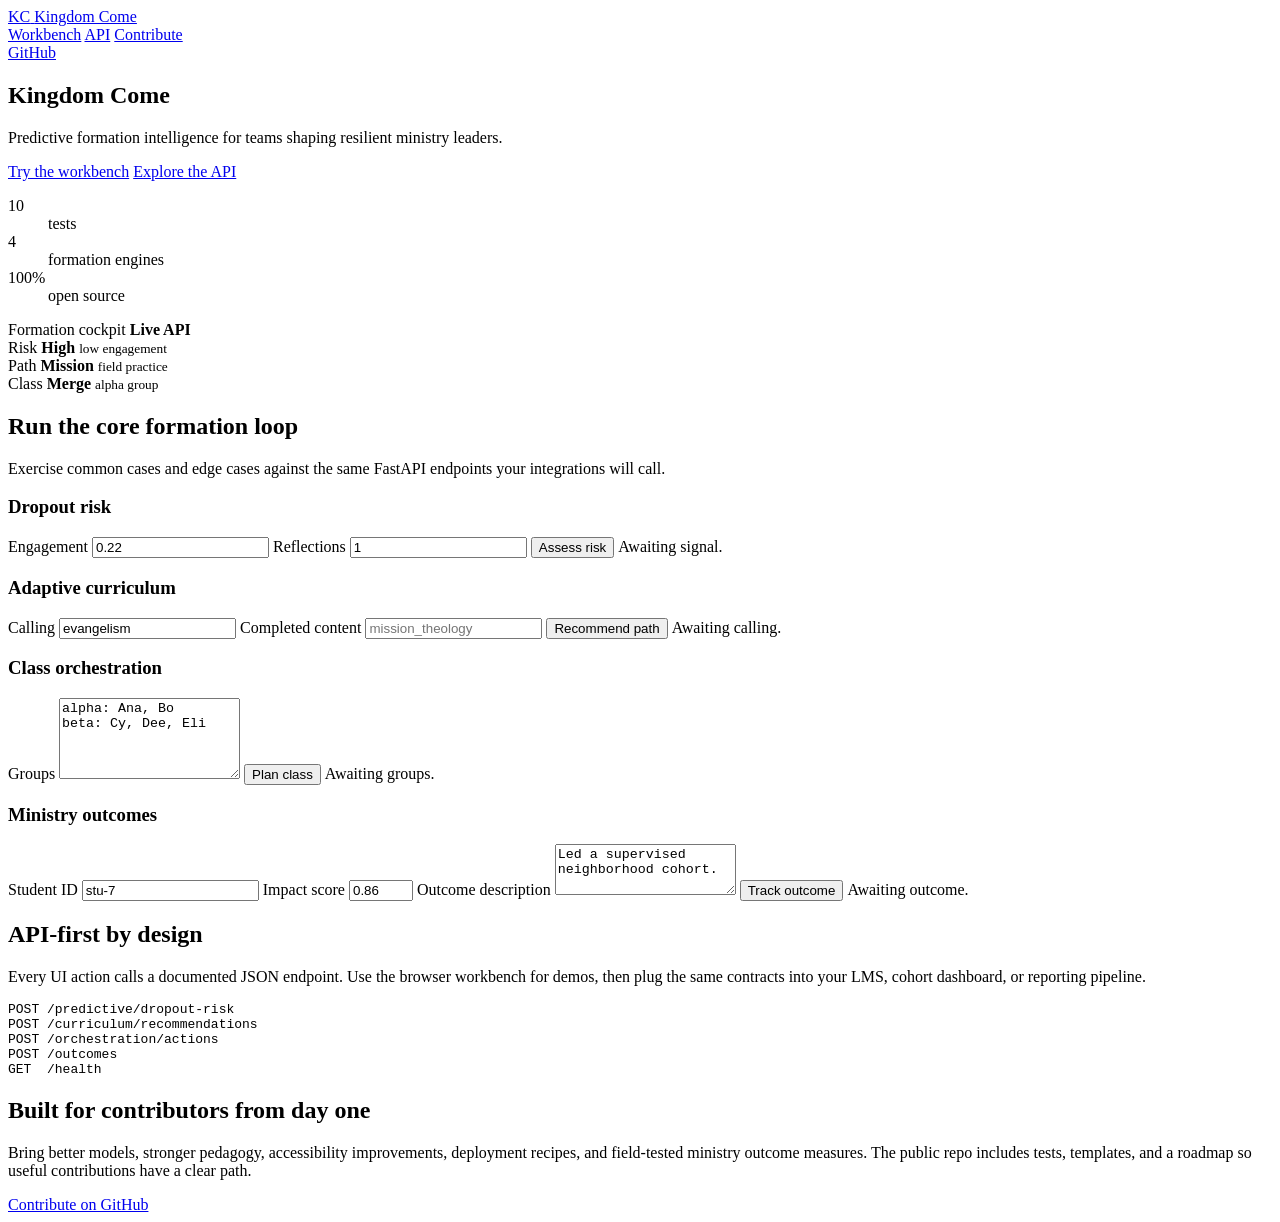
==== frontend/index.html @ f34ab69d "Build public UI and E2E workflows" ====
<!doctype html>
<html lang="en">
  <head>
    <meta charset="utf-8" />
    <meta name="viewport" content="width=device-width, initial-scale=1" />
    <title>Kingdom Come | Predictive formation intelligence</title>
    <meta
      name="description"
      content="Open-source predictive formation intelligence for seminaries, cohorts, and ministry training teams."
    />
    <link rel="stylesheet" href="/static/styles.css" />
  </head>
  <body>
    <header class="site-header">
      <a class="brand" href="/" aria-label="Kingdom Come home">
        <span class="brand-mark">KC</span>
        <span>Kingdom Come</span>
      </a>
      <nav aria-label="Primary navigation">
        <a href="#workbench">Workbench</a>
        <a href="#api">API</a>
        <a href="#contribute">Contribute</a>
      </nav>
      <a class="github-link" href="https://github.com/wjlgatech/kingdom-come">GitHub</a>
    </header>

    <main>
      <section class="hero">
        <div class="hero-copy">
          <h1>Kingdom Come</h1>
          <p class="lede">
            Predictive formation intelligence for teams shaping resilient ministry leaders.
          </p>
          <div class="hero-actions">
            <a class="button primary" href="#workbench">Try the workbench</a>
            <a class="button secondary" href="/docs">Explore the API</a>
          </div>
          <dl class="proof-grid" aria-label="Project proof points">
            <div>
              <dt>10</dt>
              <dd>tests</dd>
            </div>
            <div>
              <dt>4</dt>
              <dd>formation engines</dd>
            </div>
            <div>
              <dt>100%</dt>
              <dd>open source</dd>
            </div>
          </dl>
        </div>

        <aside class="dashboard-preview" aria-label="Formation intelligence preview">
          <div class="preview-header">
            <span>Formation cockpit</span>
            <strong>Live API</strong>
          </div>
          <div class="metric-row">
            <article>
              <span>Risk</span>
              <strong>High</strong>
              <small>low engagement</small>
            </article>
            <article>
              <span>Path</span>
              <strong>Mission</strong>
              <small>field practice</small>
            </article>
            <article>
              <span>Class</span>
              <strong>Merge</strong>
              <small>alpha group</small>
            </article>
          </div>
          <div class="signal-chart" aria-hidden="true">
            <span style="height: 42%"></span>
            <span style="height: 64%"></span>
            <span style="height: 34%"></span>
            <span style="height: 78%"></span>
            <span style="height: 52%"></span>
            <span style="height: 88%"></span>
          </div>
        </aside>
      </section>

      <section id="workbench" class="workbench" aria-label="Interactive formation workbench">
        <div class="section-heading">
          <h2>Run the core formation loop</h2>
          <p>Exercise common cases and edge cases against the same FastAPI endpoints your integrations will call.</p>
        </div>

        <div class="tool-grid">
          <form class="tool-panel" data-testid="dropout-form" id="dropout-form">
            <h3>Dropout risk</h3>
            <label for="engagement">Engagement</label>
            <input id="engagement" name="engagement" type="number" value="0.22" step="0.01" />
            <label for="reflection-count">Reflections</label>
            <input id="reflection-count" name="reflection_count" type="number" value="1" min="0" step="1" />
            <button class="button primary" type="submit">Assess risk</button>
            <output class="result" data-testid="risk-result" id="risk-result">Awaiting signal.</output>
          </form>

          <form class="tool-panel" id="curriculum-form">
            <h3>Adaptive curriculum</h3>
            <label for="calling">Calling</label>
            <input id="calling" name="calling" type="text" value="evangelism" />
            <label for="completed-content">Completed content</label>
            <input id="completed-content" name="completed_content" type="text" value="" placeholder="mission_theology" />
            <button class="button primary" type="submit">Recommend path</button>
            <output class="result" data-testid="curriculum-result" id="curriculum-result">Awaiting calling.</output>
          </form>

          <form class="tool-panel wide" id="orchestration-form">
            <h3>Class orchestration</h3>
            <label for="groups">Groups</label>
            <textarea id="groups" name="groups" rows="5">alpha: Ana, Bo&#10;beta: Cy, Dee, Eli</textarea>
            <button class="button primary" type="submit">Plan class</button>
            <output class="result" data-testid="orchestration-result" id="orchestration-result">Awaiting groups.</output>
          </form>

          <form class="tool-panel" id="outcome-form">
            <h3>Ministry outcomes</h3>
            <label for="student-id">Student ID</label>
            <input id="student-id" name="student_id" type="text" value="stu-7" />
            <label for="impact-score">Impact score</label>
            <input id="impact-score" name="impact_score" type="number" value="0.86" min="0" max="1" step="0.01" />
            <label for="outcome-description">Outcome description</label>
            <textarea id="outcome-description" name="description" rows="3">Led a supervised neighborhood cohort.</textarea>
            <button class="button primary" type="submit">Track outcome</button>
            <output class="result" data-testid="outcome-result" id="outcome-result">Awaiting outcome.</output>
          </form>
        </div>
      </section>

      <section id="api" class="split-section">
        <div>
          <h2>API-first by design</h2>
          <p>
            Every UI action calls a documented JSON endpoint. Use the browser workbench for demos,
            then plug the same contracts into your LMS, cohort dashboard, or reporting pipeline.
          </p>
        </div>
        <pre><code>POST /predictive/dropout-risk
POST /curriculum/recommendations
POST /orchestration/actions
POST /outcomes
GET  /health</code></pre>
      </section>

      <section id="contribute" class="contribute">
        <h2>Built for contributors from day one</h2>
        <p>
          Bring better models, stronger pedagogy, accessibility improvements, deployment recipes,
          and field-tested ministry outcome measures. The public repo includes tests, templates,
          and a roadmap so useful contributions have a clear path.
        </p>
        <a class="button primary" href="https://github.com/wjlgatech/kingdom-come">Contribute on GitHub</a>
      </section>
    </main>

    <script src="/static/app.js" defer></script>
  </body>
</html>
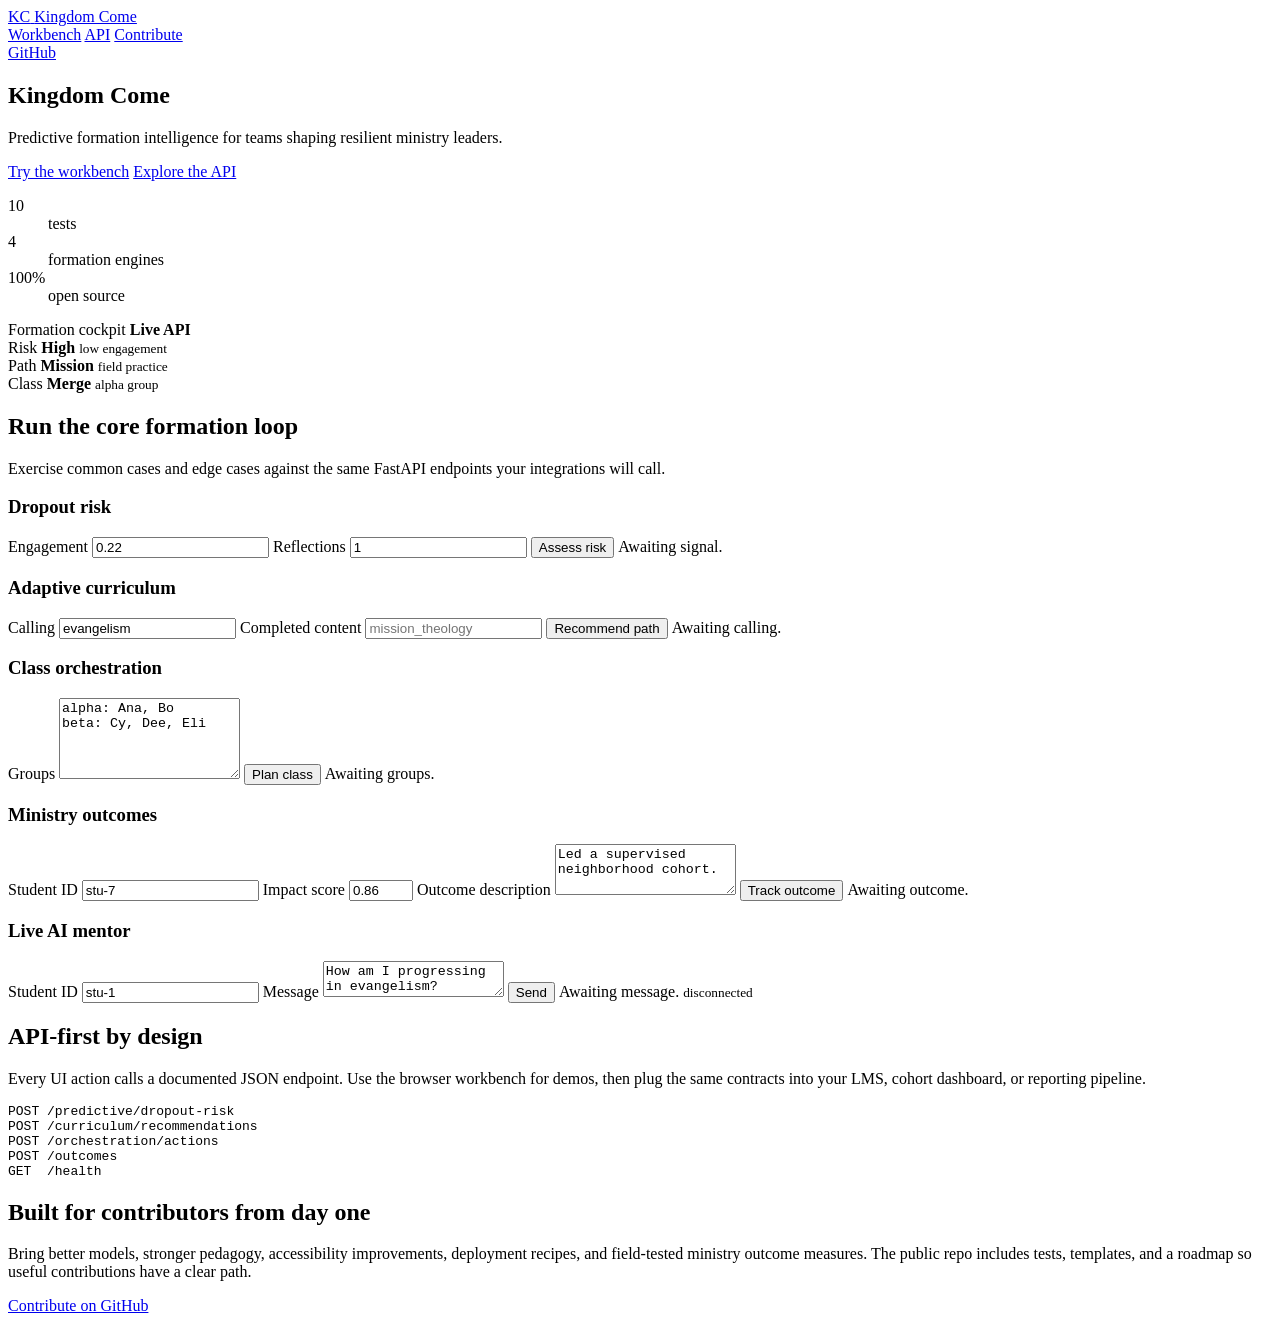
==== commit 24f4be57: "Add V8 real-time AI pipeline: WebSocket chat + per-student vector memory Adopts AI_PIPELINE_V8_WEBSO" ====
--- a/frontend/index.html
+++ b/frontend/index.html
@@ -130,6 +130,17 @@
             <button class="button primary" type="submit">Track outcome</button>
             <output class="result" data-testid="outcome-result" id="outcome-result">Awaiting outcome.</output>
           </form>
+
+          <form class="tool-panel wide" id="chat-form">
+            <h3>Live AI mentor</h3>
+            <label for="chat-student-id">Student ID</label>
+            <input id="chat-student-id" name="student_id" type="text" value="stu-1" />
+            <label for="chat-message">Message</label>
+            <textarea id="chat-message" name="message" rows="2" placeholder="Ask about your formation path…">How am I progressing in evangelism?</textarea>
+            <button class="button primary" type="submit">Send</button>
+            <output class="result" data-testid="chat-result" id="chat-result">Awaiting message.</output>
+            <small data-testid="chat-status" id="chat-status">disconnected</small>
+          </form>
         </div>
       </section>
 
